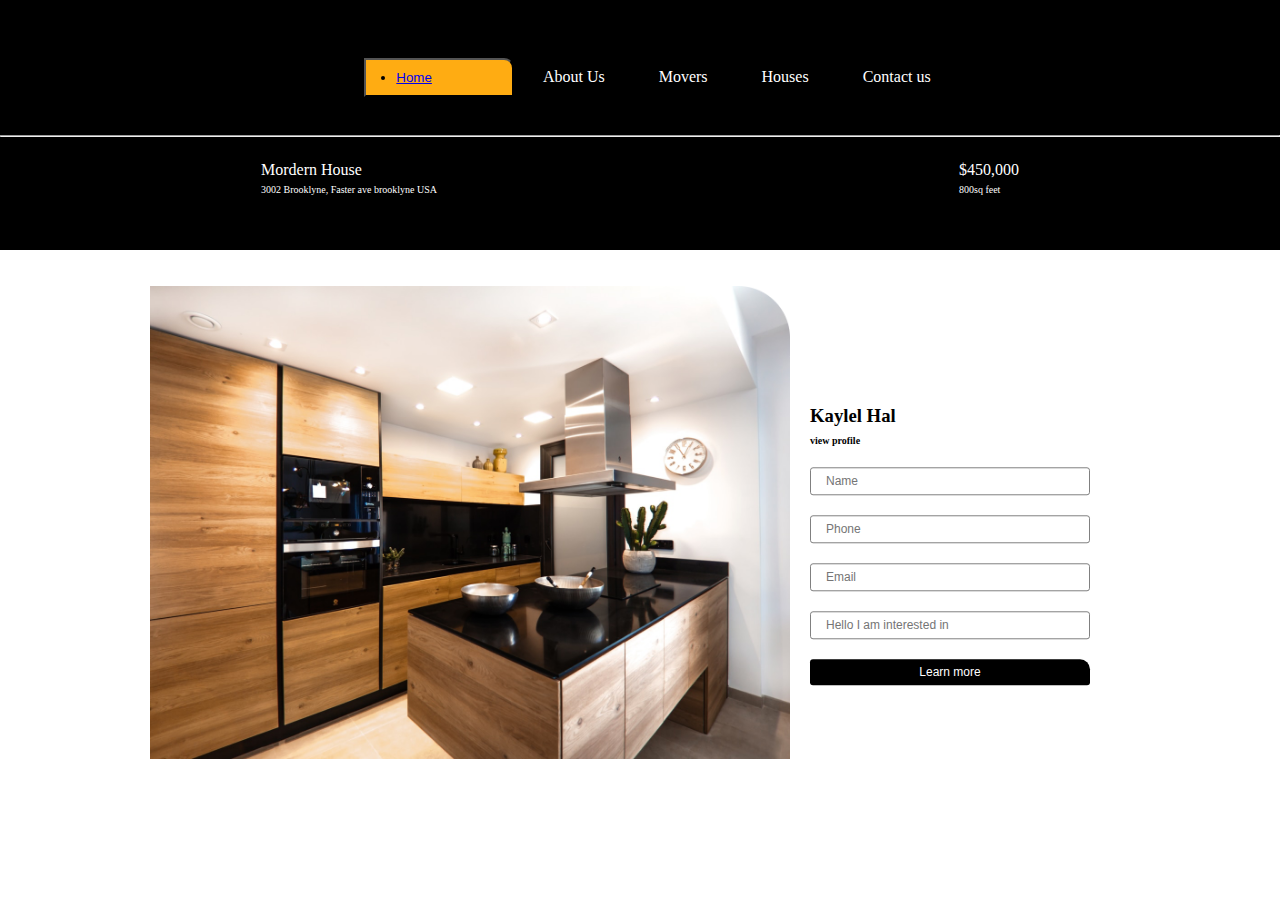
==== movers.html @ ec468f02 "Put the first image of the page, design a form and style them using CSS to fit the right propotions" ====
<!DOCTYPE html>
<html lang="en">
<head>
    <meta charset="UTF-8">
    <meta http-equiv="X-UA-Compatible" content="IE=edge">
    <meta name="viewport" content="width=device-width, initial-scale=1.0">
    <title>Movers</title>
    <link rel="stylesheet" href="Assets/CSSfiles/name.css">
    <link rel="stylesheet" href="https://fonts.sandbox.google.com/css2?family=Material+Symbols+Outlined:opsz,wght,FILL,GRAD@48,400,0,0" />
    <link rel="stylesheet" type="text/css" href="https://cdnjs.cloudflare.com/ajax/libs/font-awesome/6.1.1/css/all.min.css">
    <style>
     img{
         max-width:100%
        }
    </style>
</head>
<body>
    <!--Header-->
<section id="ariyo">
    <div class="navibar">
        <nav>
            <ul>
                <button class="buttono"><li><a href="index.html" target="_blank">Home</a></li></button>
                <li><a>About Us</a></li>
                <li><a>Movers</a></li>
                <li><a>Houses</a></li>
                <li><a>Contact us</a></li>
            </ul>
        </nav>

    </div>
    <hr>
    <div class="adek">

     <div class="headcont">
          <p>Mordern House <br><span style="font-size:10px;">3002  Brooklyne, Faster ave brooklyne USA</span></p>
     </div>
     <div class="headcontin">
         <p>$450,000 <br><span style="font-size: 10px;">800sq feet</span></p>
     </div>

    </div>


</section>
<br> <br>

    <!--Main content-->
    <section id="abich">
        <div class="shoe">
            <div class="noo">
                <img src="Assets/Images/image9.png" alt="">
            </div>

            <div class="formwrap">
                <form>
                    <h3>Kaylel Hal <br><span style="font-size: 10px;"> view  profile</span></h3>
                    <input type="text" placeholder="Name">
                    <input type="text" placeholder="Phone">
                    <input type="text" placeholder="Email">
                    <input type="text" placeholder="Hello I am interested in">
                    <input type="button" value="Learn more">
                </form>
            </div>
        </div>

    </section>


    <!--Footer-->

</body>
</html>
---- Assets/CSSfiles/name.css ----
/* Styling for movers.html*/
@import url('https://fonts.googleapis.com/css2?family=Poppins:wght@300&display=swap');
@import url('https://fonts.googleapis.com/css2?family=Actor&display=swap');
@import url('https://fonts.googleapis.com/css2?family=Adamina&display=swap');


<style>
.material-symbols-outlined {
  font-variation-settings:
  'FILL' 0,
  'wght' 400,
  'GRAD' 0,
  'opsz' 48
}
</style>


*{  
    margin: 0;
    padding: 0;
    box-sizing: border-box;
    
}

body{
    margin: 0;
    padding: 0;
}

#ariyo{
    width: 100%;
    height: 250px;
    background-color: black;
}


nav{
    display: flex;
    justify-content:space-evenly;
    align-items: center;
 }

 nav ul{
     margin-top: 43px;
 }


nav >ul >li{
    text-decoration: none;
    display: inline-block;
    padding: 25px;
    color: white;
   
}
.adek{
    color: white;
    display: flex;
    justify-content: space-around;
    align-items: center;
}

 hr{
  height: 0.02em;  
  bac
}
button{
    background-color: #FFAC12;
    
}
.buttono{
    border-top-right-radius: 10px; 
    border-bottom-left-radius: 0px;
    border-bottom-right-radius: 0px;
    border-top-left-radius: 0px;
    border-color: black;
    padding-right: 80px;
    padding-left: 30px;
    padding-top: 10px;
    padding-bottom: 10px;
    color: black;
    text-decoration: none;
    
}
.buttono:hover{
    color: #FAFF00;
    background-color: aquamarine;
}

#abich .shoe{
    display: flex;
    
}

#abich  .shoe .formwrap{
    width: 320px;
    background-color: white;
    padding: 40px 20px;
    box-sizing: border-box;
    position: absolute ;
    left: 950px;
    top: 50%;
    transform: translate(-50%, -50%);
    border-radius: 10px;
    
    
}
}
h3{
    text-align:center;
    font-family:"Actor";
    margin-bottom: 20px;
}
input{
    width: 100%;
    background: none;
    border: 1px solid grey;
    border-radius: 3px;
    padding: 6px 15px;
    box-sizing: border-box;
    margin-bottom: 20px;
    font-size: 12px;

}

input[type="button"]{
background-color: black;
border-top-right-radius: 10px;
color: white;
border: 0;
cursor: pointer;

}

input[type="button"]:hover{
    background-color: aquamarine;
    color: #FAFF00;

}
#abich{
    position: relative;
    display: flex;
    justify-content: space-between;
    align-items: center;
    flex-wrap: wrap;
    flex-direction: column;
    width: 100%;

}
#abich .shoe .noo{
    height: 520px;
    width: 704px;
    padding-left:150px ;
}
#abich .shoe .noo, .formwrap{
    width: 50%;
}
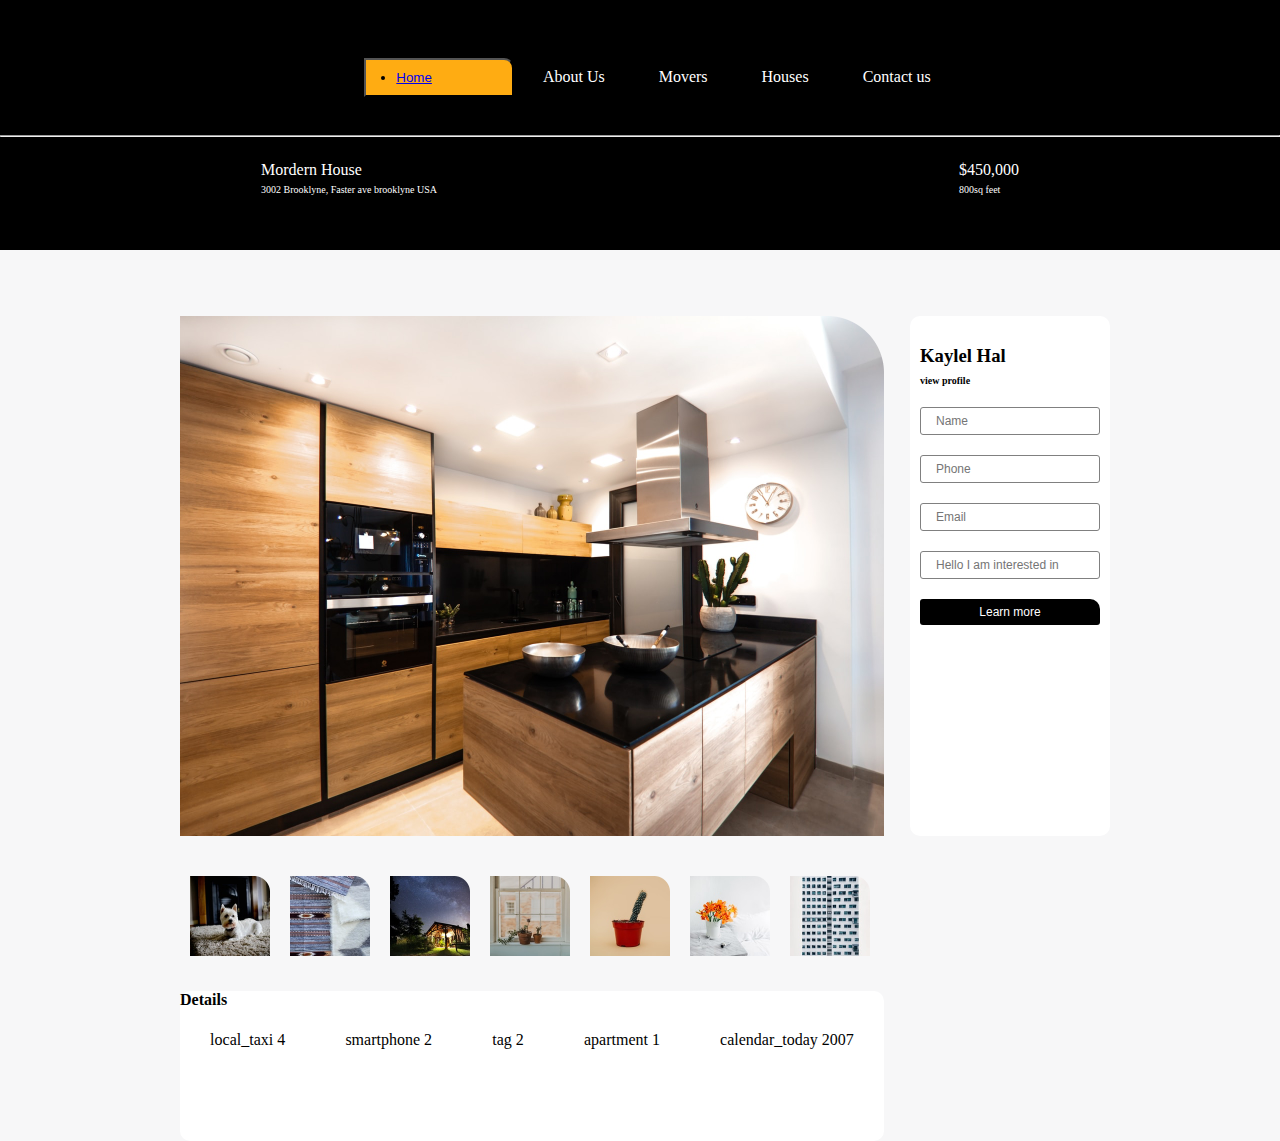
==== commit 0c14a6d7: "Align the first section and add the details section. It will aligned based on the style given" ====
--- a/movers.html
+++ b/movers.html
@@ -12,6 +12,7 @@
      img{
          max-width:100%
         }
+    
     </style>
 </head>
 <body>
@@ -66,6 +67,54 @@
 
     </section>
 
+    <div class="flex-container">
+        <div><img src="Assets/Images/image10.png"></div>
+        <div><img src="Assets/Images/image11.png"></div>
+        <div><img src="Assets/Images/image12.png"></div>
+        <div><img src="Assets/Images/image13.png"></div>
+        <div><img src="Assets/Images/image14.png"></div>
+        <div><img src="Assets/Images/image15.png"></div>
+        <div><img src="Assets/Images/image16.png"></div>
+
+    </div>
+
+    <div class="can">
+            <h4> Details</h4>
+        
+        <div class="card_inf">
+            <div>
+                <span class="material-symbols-outlined">
+                    local_taxi
+                </span>4
+            </div>
+
+            <div>
+                <span class="material-symbols-outlined">
+                    smartphone
+                </span>2
+            </div>
+            <div>
+                <span class="material-symbols-outlined">
+                    tag
+                </span>2
+            </div>
+
+            <div>
+                <span class="material-symbols-outlined">
+                    apartment
+                </span>1
+            </div>
+            <div>
+                <span class="material-symbols-outlined">
+                 calendar_today
+                </span>2007
+            </div>
+            
+
+
+                
+
+    </div>
 
     <!--Footer-->
 
--- a/Assets/CSSfiles/name.css
+++ b/Assets/CSSfiles/name.css
@@ -25,6 +25,7 @@
 body{
     margin: 0;
     padding: 0;
+    background-color:rgba(150,159, 165, 0.08); 
 }
 
 #ariyo{
@@ -61,7 +62,7 @@
 
  hr{
   height: 0.02em;  
-  bac
+  
 }
 button{
     background-color: #FFAC12;
@@ -85,22 +86,35 @@
     color: #FAFF00;
     background-color: aquamarine;
 }
+#abich{
+    justify-content: right;
+    align-items: center;
+    height: 520px;
+    margin-top: 30px;
+    margin-bottom: 30px;
+    
+    
+}
 
 #abich .shoe{
     display: flex;
     
-}
-
-#abich  .shoe .formwrap{
-    width: 320px;
+    
+}
+
+
+#abich  .shoe .formwrap {
+    width: 200px;
     background-color: white;
-    padding: 40px 20px;
+    padding: 10px 10px;
     box-sizing: border-box;
-    position: absolute ;
-    left: 950px;
-    top: 50%;
-    transform: translate(-50%, -50%);
+    position:absolute;
     border-radius: 10px;
+    height: 520px;
+    display: flex;
+    right: 170px; 
+
+    
     
     
 }
@@ -138,8 +152,8 @@
 }
 #abich{
     position: relative;
-    display: flex;
-    justify-content: space-between;
+    display: inline-block;
+    justify-content: center;
     align-items: center;
     flex-wrap: wrap;
     flex-direction: column;
@@ -149,8 +163,74 @@
 #abich .shoe .noo{
     height: 520px;
     width: 704px;
-    padding-left:150px ;
-}
-#abich .shoe .noo, .formwrap{
-    width: 50%;
-}
+
+}
+
+#abich .shoe .noo{
+padding-left:  180px;
+}
+
+#abich > .shoe > .noo{
+    align-items: flex-start;
+}
+
+    
+}
+#abich > .shoe > .formwrap{
+    width:30% ;
+}
+
+
+
+.flex-container {
+    display: flex;
+    flex-direction: row;
+    padding-left: 180px;
+    
+}
+.flex-container div{
+    padding: 10px;
+}
+.flex-container div img{
+    height:80px ;
+    width: 80px;
+}
+
+.can{
+    width: 704px;
+    height: 150px;
+    border-color:white;
+    border-radius:10px;
+    margin-left: 180px;
+    border-color: white;
+    background-color: white;
+    
+}
+
+
+
+
+
+
+.can .card_inf {
+    display:flex;
+    flex-direction:row;
+    justify-content: space-around;
+    align-items: center;
+}
+
+}
+ .card_inf{
+    line-height: 1.5;
+    padding: 10px;
+    display: flex;
+    flex-direction: row;
+    justify-content: space-between;
+    align-items: center;
+    background: white
+    border-bottom: 3px;
+    border-color: gray
+    width: 704px;
+    padding-left: 180px
+    
+}
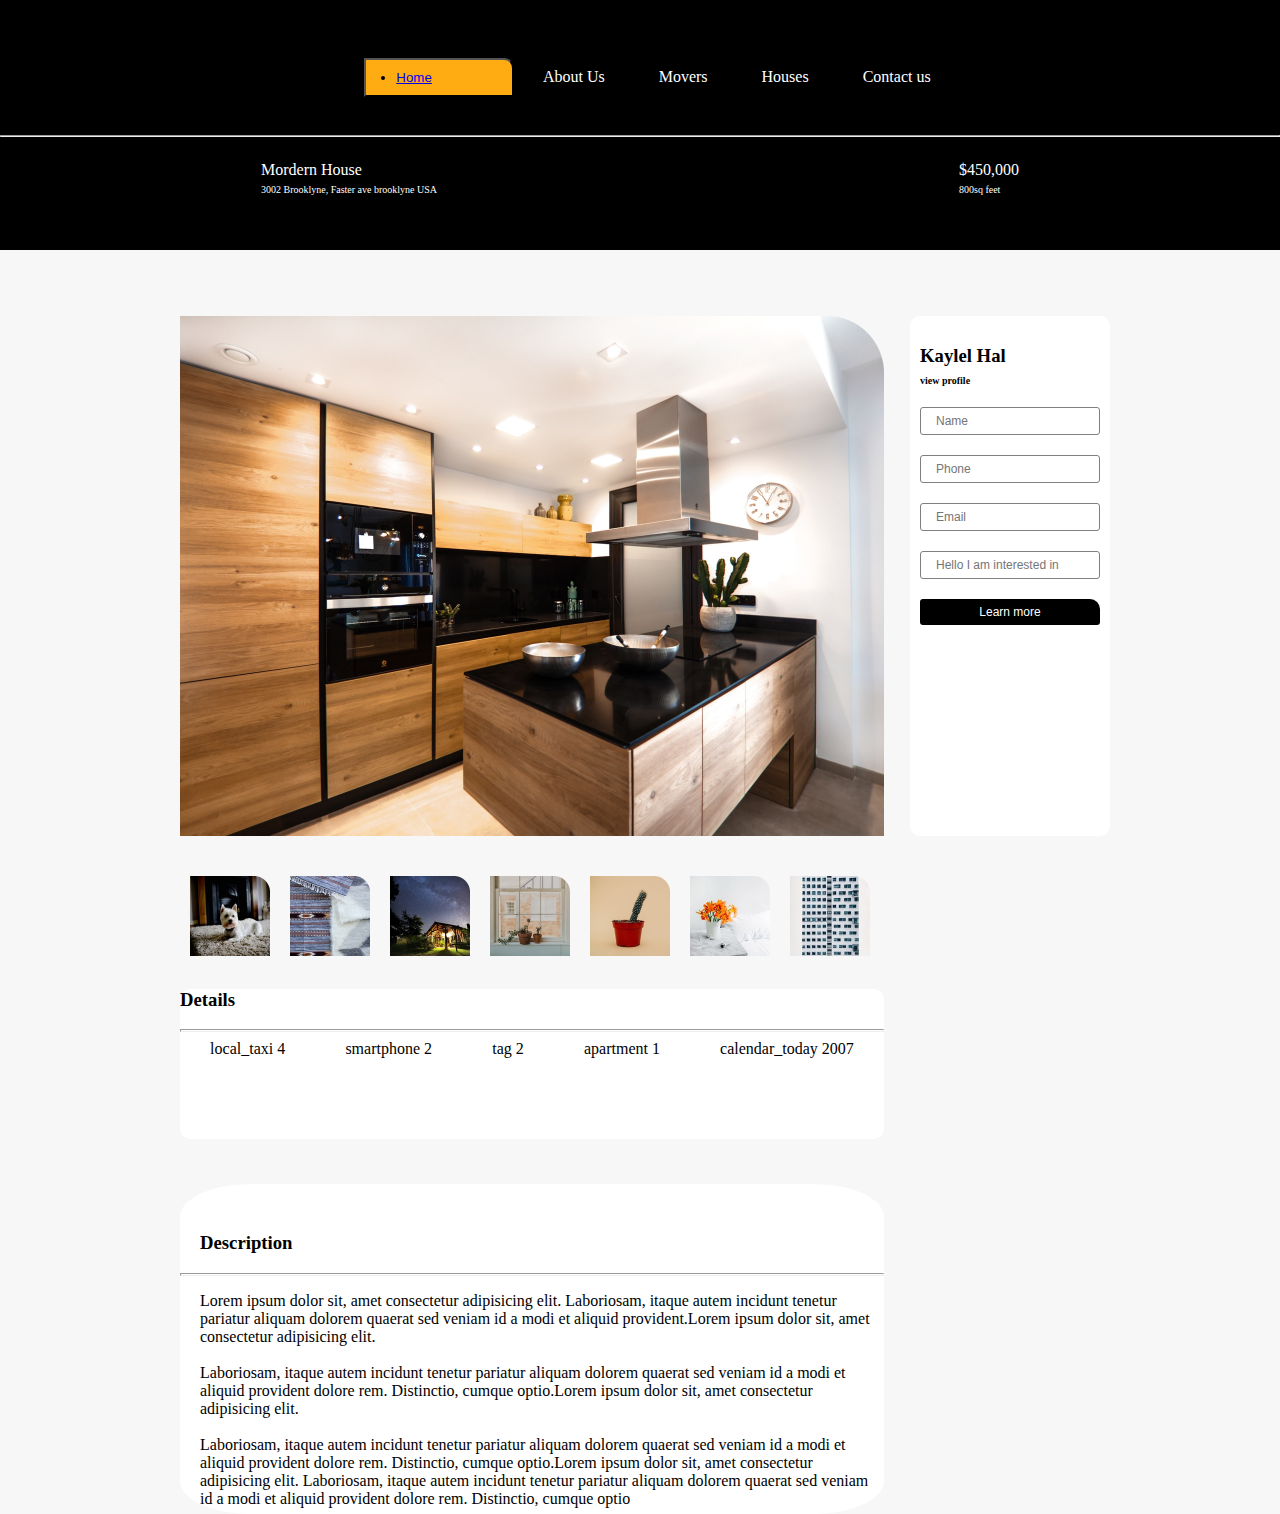
==== commit 870cc926: "Add the description section and the paragraph in one division then style" ====
--- a/movers.html
+++ b/movers.html
@@ -79,7 +79,8 @@
     </div>
 
     <div class="can">
-            <h4> Details</h4>
+            <h3> Details</h3>
+            <hr>
         
         <div class="card_inf">
             <div>
@@ -116,6 +117,15 @@
 
     </div>
 
+<br><br><br><br><br><br><br>
+
+    <div class="leo">
+        <h3>Description</h3>
+        <hr>
+        <p>Lorem ipsum dolor sit, amet consectetur adipisicing elit. Laboriosam, itaque autem incidunt tenetur pariatur aliquam dolorem quaerat sed veniam id a modi et aliquid provident.Lorem ipsum dolor sit, amet consectetur adipisicing elit.<br><br>Laboriosam, itaque autem incidunt tenetur pariatur aliquam dolorem quaerat sed veniam id a modi et aliquid provident dolore rem. Distinctio, cumque optio.Lorem ipsum dolor sit, amet consectetur adipisicing elit.<br><br> Laboriosam, itaque autem incidunt tenetur pariatur aliquam dolorem quaerat sed veniam id a modi et aliquid provident dolore rem. Distinctio, cumque optio.Lorem ipsum dolor sit, amet consectetur adipisicing elit. Laboriosam, itaque autem incidunt tenetur pariatur aliquam dolorem quaerat sed veniam id a modi et aliquid provident dolore rem. Distinctio, cumque optio</p>
+
+    </div>
+
     <!--Footer-->
 
 </body>
--- a/Assets/CSSfiles/name.css
+++ b/Assets/CSSfiles/name.css
@@ -202,14 +202,9 @@
     border-color:white;
     border-radius:10px;
     margin-left: 180px;
-    border-color: white;
     background-color: white;
     
 }
-
-
-
-
 
 
 .can .card_inf {
@@ -234,3 +229,17 @@
     padding-left: 180px
     
 }
+.leo{
+    width: 704px;
+    height: 300px;
+    padding-top: 30px;
+    background-color: white;
+    border-radius: 10%;
+}
+
+.leo h3{
+    padding-left: 20px;
+}
+.leo p{
+    padding-left: 20px;
+}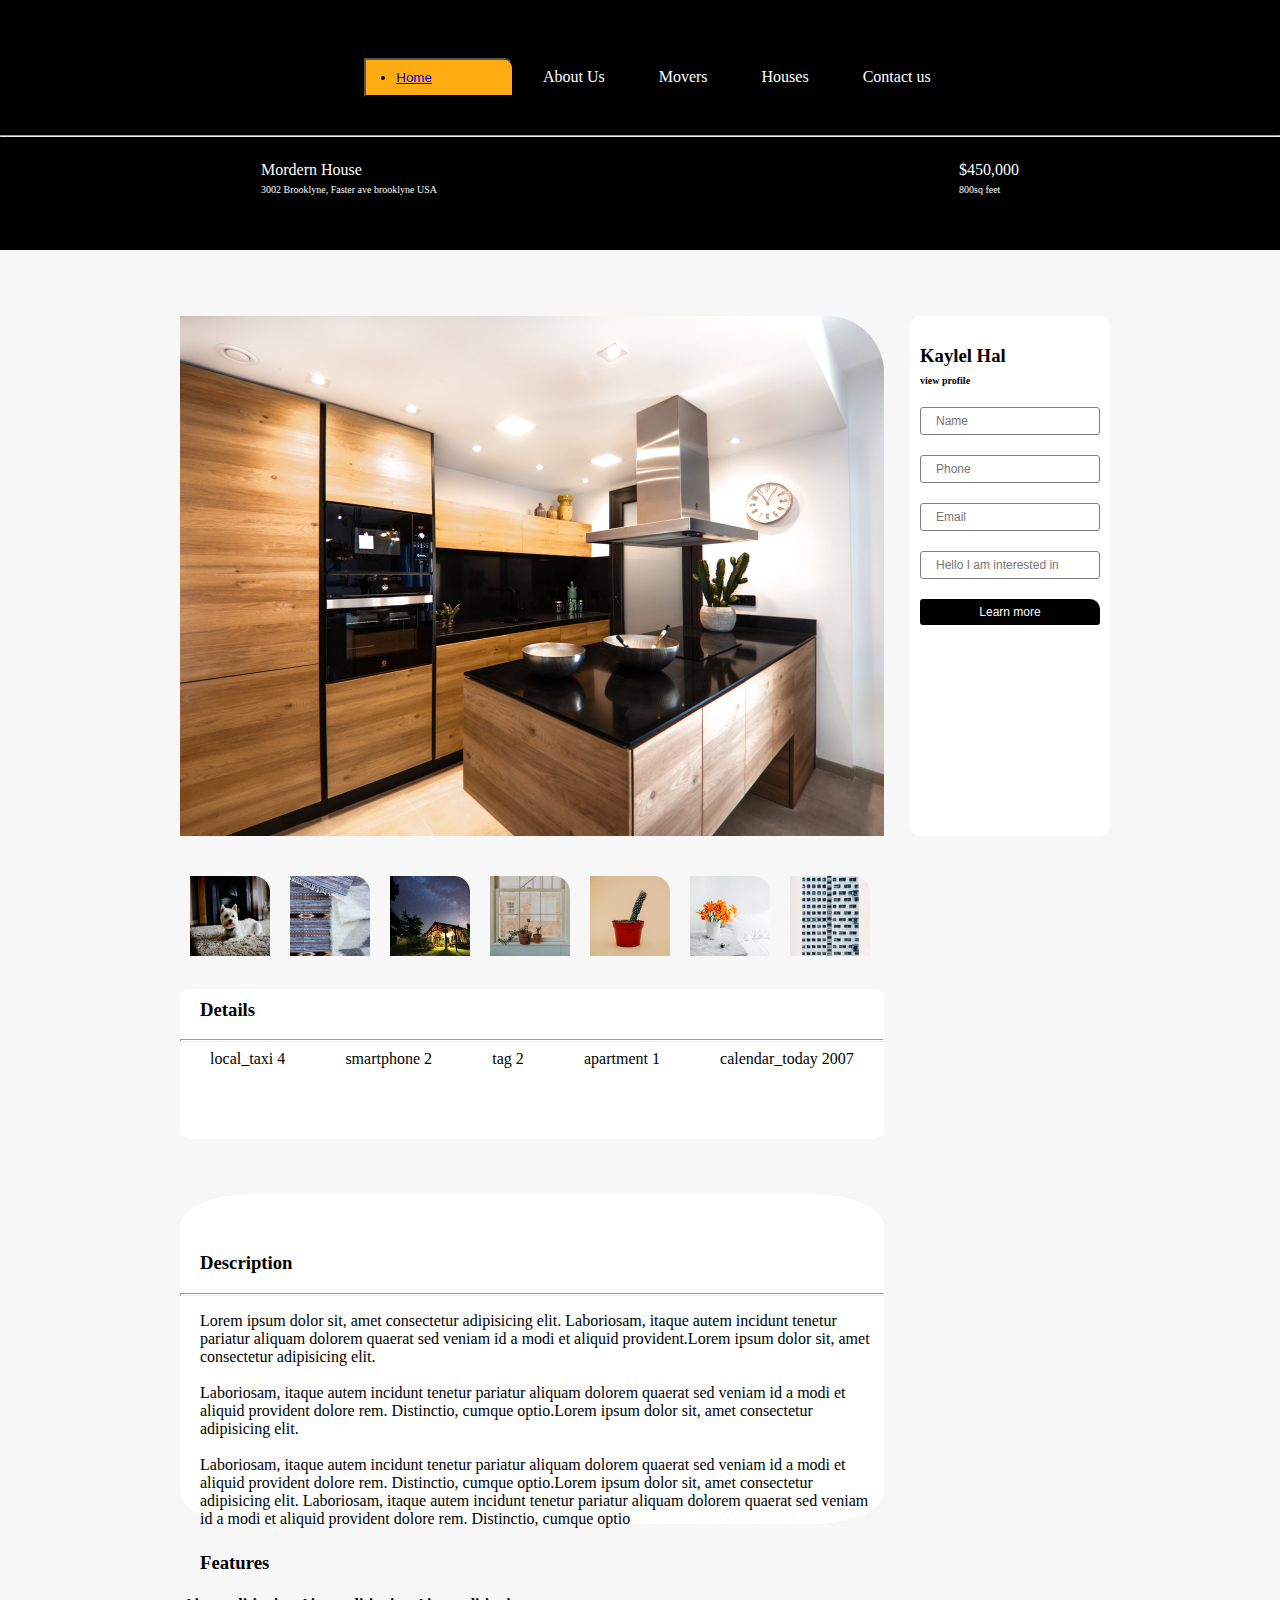
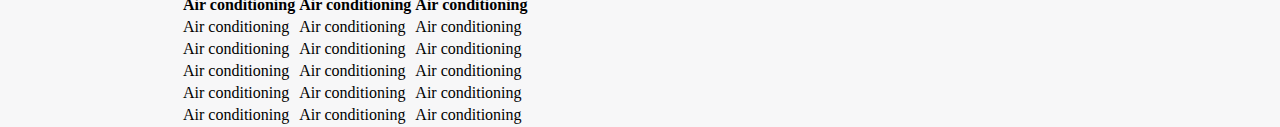
==== commit a5ee4dea: "Add another div with a head and table" ====
--- a/movers.html
+++ b/movers.html
@@ -126,6 +126,46 @@
 
     </div>
 
+    <div class="kesho">
+        <h3>Features</h3>
+        <table>
+            <tr>
+                <th>Air conditioning</th>
+                <th>Air conditioning</th>
+                <th>Air conditioning</th>
+
+            </tr>
+            <tr>
+                <td>Air conditioning</td>
+                <td>Air conditioning</td>
+                <td>Air conditioning</td>
+            </tr>
+            <tr>
+                <td>Air conditioning</td>
+                <td>Air conditioning</td>
+                <td>Air conditioning</td>
+            </tr>
+            <tr>
+                <td>Air conditioning</td>
+                <td>Air conditioning</td>
+                <td>Air conditioning</td>
+            </tr>
+            <tr>
+                <td>Air conditioning</td>
+                <td>Air conditioning</td>
+                <td>Air conditioning</td>
+            </tr>
+            <tr>
+                <td>Air conditioning</td>
+                <td>Air conditioning</td>
+                <td>Air conditioning</td>
+            </tr>
+        
+        
+        </table>
+
+    </div>
+
     <!--Footer-->
 
 </body>
--- a/Assets/CSSfiles/name.css
+++ b/Assets/CSSfiles/name.css
@@ -205,7 +205,10 @@
     background-color: white;
     
 }
-
+.can h3{
+    padding-top: 10px;
+    padding-left: 20px;
+}
 
 .can .card_inf {
     display:flex;
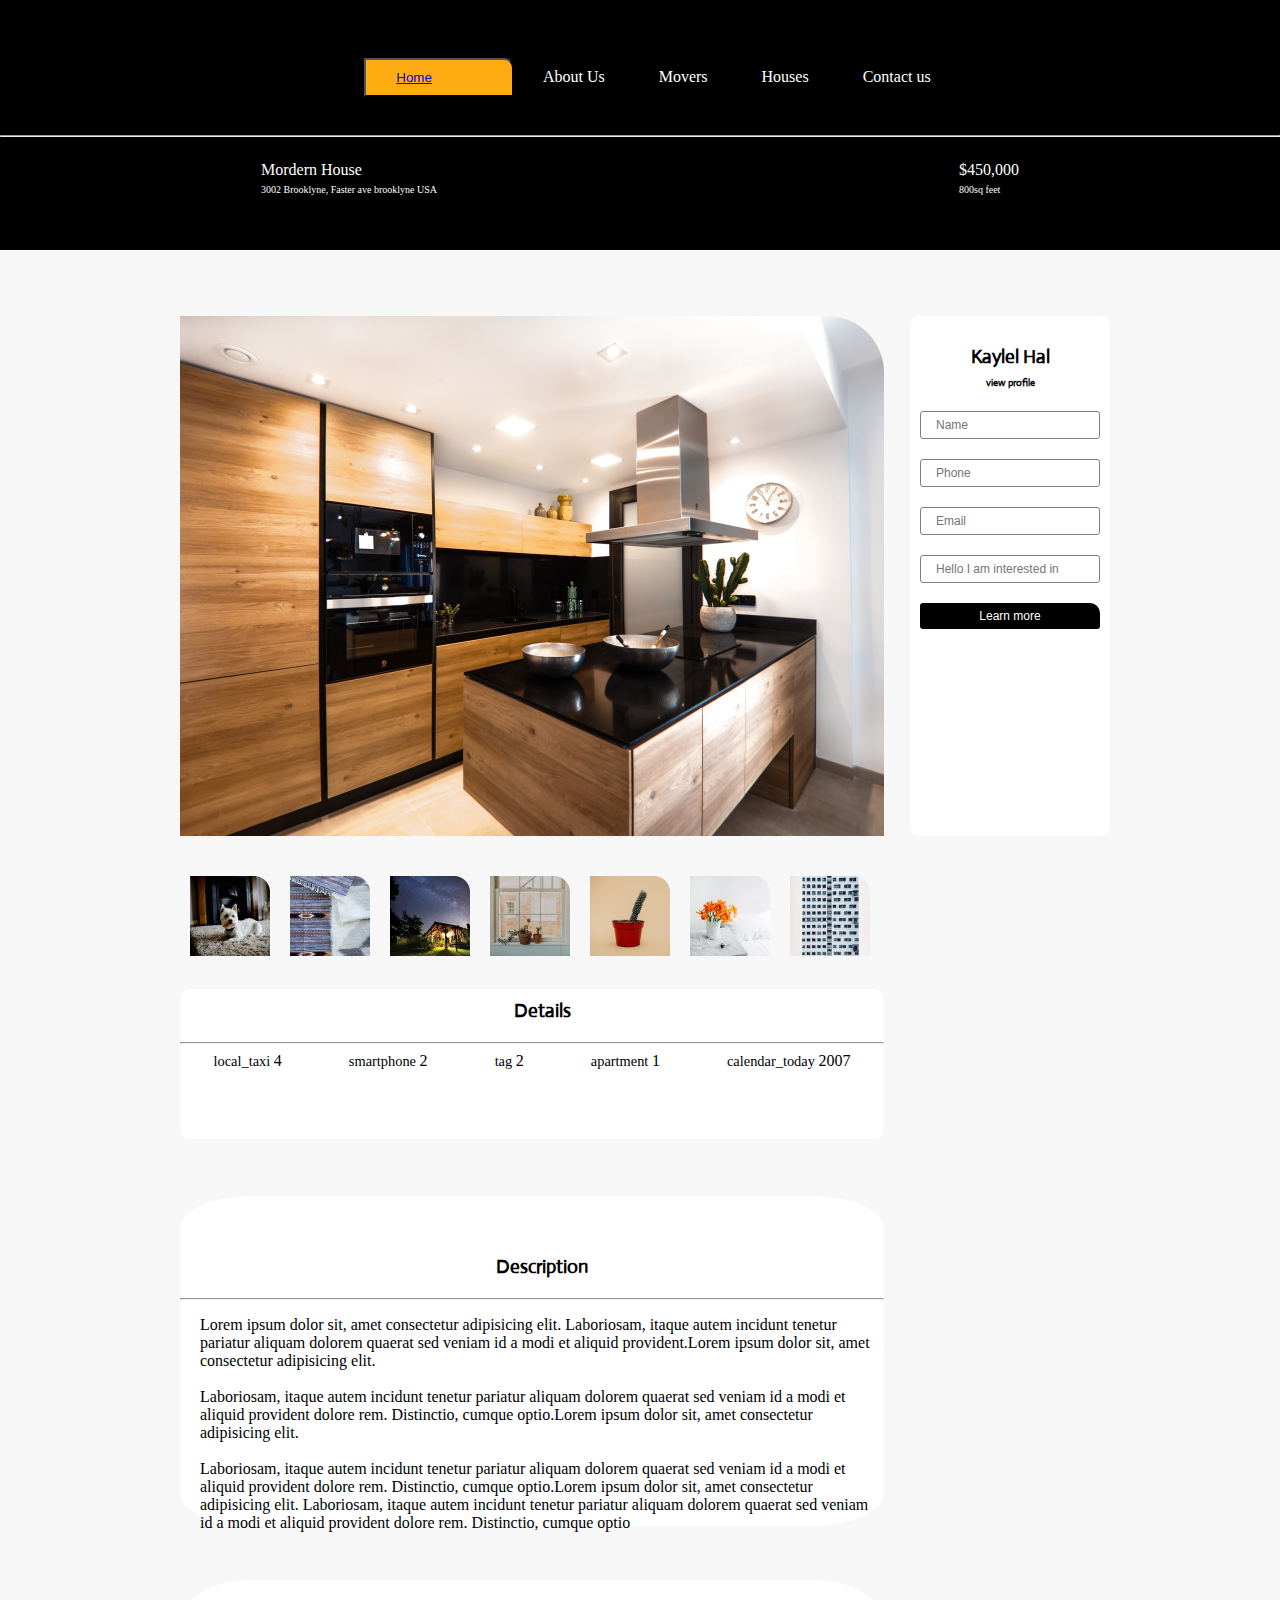
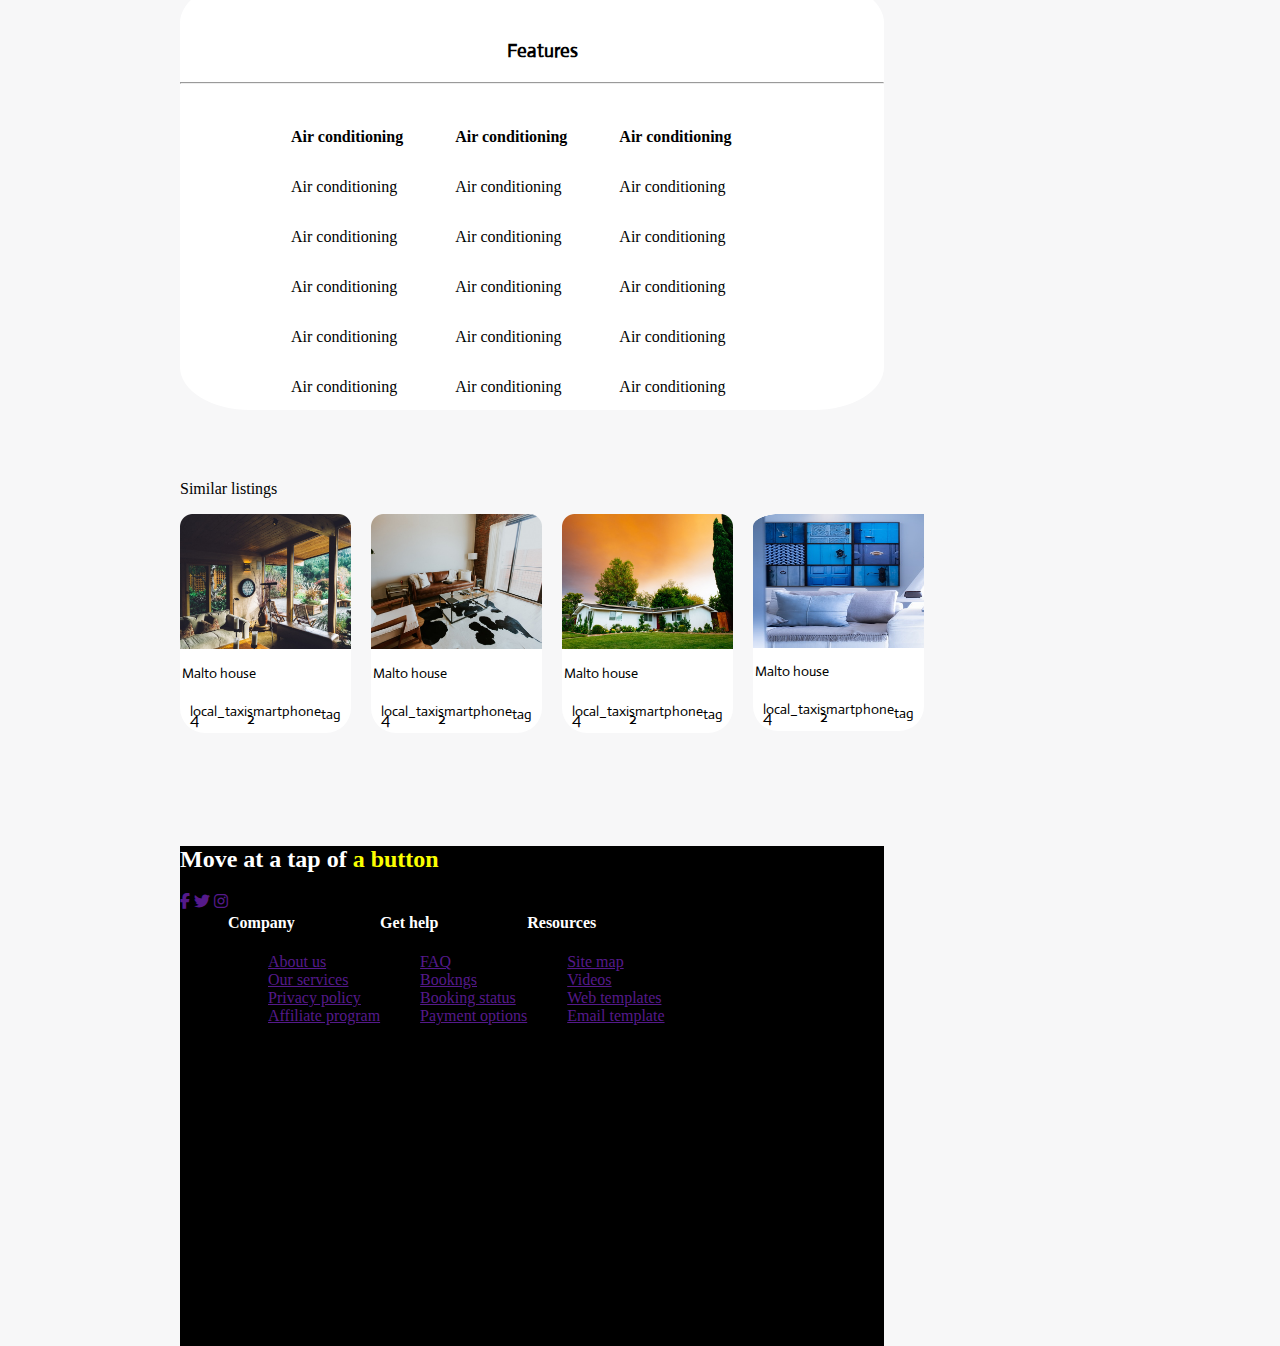
==== commit 3da69a6e: "Complete the similar listing section" ====
--- a/movers.html
+++ b/movers.html
@@ -126,13 +126,17 @@
 
     </div>
 
+    <br><br><br>
+
     <div class="kesho">
         <h3>Features</h3>
+        <hr>
         <table>
-            <tr>
+            
+            <tr>
+               <th>Air conditioning</th>
                 <th>Air conditioning</th>
                 <th>Air conditioning</th>
-                <th>Air conditioning</th>
 
             </tr>
             <tr>
@@ -161,12 +165,210 @@
                 <td>Air conditioning</td>
             </tr>
         
+            
+        </table>
+
+    </div>
+    <br><br><br>
+
+
+<section id="third">
+        <div class="two">
+            <p>Similar listings</p>
+        </div>
+    
+    <div class="cards">
+        <div class="card">
+            <img src="Assets/Images/image17.png" alt="" class="card_image">
+
+            <div class="card_content">
+                <p>Malto house</p>
+            </div>
+
+            <div class="card_info">
+                <div>
+                    <span class="material-symbols-outlined">
+                        local_taxi
+                    </span>4
+                </div>
+
+             <div>
+                    <span class="material-symbols-outlined">
+                        smartphone
+                    </span>2
+
+                </div>
+                    <span class="material-symbols-outlined">
+                        tag
+                    </span>
+
+                <div>
+
+                </div>
+
+            </div>
+
+        </div>
+        <div class="card">
+            <img src="Assets/Images/image18.png" alt="" class="card_image">
+
+            <div class="card_content">
+                <p>Malto house</p>
+            </div>
+
+            <div class="card_info">
+                <div>
+                    <span class="material-symbols-outlined">
+                        local_taxi
+                    </span>4
+                </div>
+
+                <div>
+                    <span class="material-symbols-outlined">
+                        smartphone
+                    </span>2
+
+                </div>
+                    <span class="material-symbols-outlined">
+                        tag
+                    </span>
+
+                <div>
+
+                </div>
+
+            </div>
+
+        </div>
+        <div class="card">
+            <img src="Assets/Images/image19.png" alt="" class="card_image">
+
+            <div class="card_content">
+                <p>Malto house</p>
+            </div>
+
+            <div class="card_info">
+                <div>
+                    <span class="material-symbols-outlined">
+                        local_taxi
+                    </span>4
+                </div>
+
+                <div>
+                    <span class="material-symbols-outlined">
+                        smartphone
+                    </span>2
+
+                </div>
+                    <span class="material-symbols-outlined">
+                        tag
+                    </span>
+
+                <div>
+
+                </div>
+
+            </div>
+
+
+        </div>
+        <div class="card">
+            <img src="Assets/Images/image20.png" alt="" class="card_image" id="car">
+
+            <div class="card_content">
+                <p>Malto house</p>
+            </div>
+
+            <div class="card_info">
+                <div>
+                    <span class="material-symbols-outlined">
+                        local_taxi
+                    </span>4
+                </div>
+
+                <div>
+                    <span class="material-symbols-outlined">
+                        smartphone
+                    </span>2
+
+                </div>
+                    <span class="material-symbols-outlined">
+                        tag
+                    </span>
+
+                <div>
+
+                </div>
+
+            </div>
+
+
+        </div>
+    </div>
+</section>    
+
+<br><br>
+
+    <!--Footer-->
+    <footer class="footer">
+        <div class="container">
+            <h2>Move at a tap of <span style="color: #FAFF00;">a button</span> </h2>
         
-        </table>
-
-    </div>
-
-    <!--Footer-->
+             <div class="row">
+
+                <div class="footer-col">
+                    <div class="social-links">
+                        <a href=""><i class="fab fa-facebook-f"></i></a>
+                        <a href=""><i class="fab fa-twitter"></i></a>
+                        <a href=""><i class="fab fa-instagram"></i></a>
+                    </div>
+
+                </div>
+
+
+                 <div class="footer-col">
+                     <h4>Company</h4>
+                     <ul>
+                         <li><a href="">About us</a></li>
+                         <li><a href="">Our services</a></li>
+                         <li><a href="">Privacy policy</a></li>
+                         <li><a href="">Affiliate program</a></li>
+                     </ul>
+
+                 </div>
+
+
+                 <div class="footer-col">
+                    <h4>Get help</h4>
+                    <ul>
+                        <li><a href="">FAQ</a></li>
+                        <li><a href="">Bookngs</a></li>
+                        <li><a href="">Booking status</a></li>
+                        <li><a href="">Payment options</a></li>
+                    </ul>
+
+                </div>
+
+
+                <div class="footer-col">
+                    <h4>Resources</h4>
+                    <ul>
+                        <li><a href="">Site map</a></li>
+                        <li><a href="">Videos</a></li>
+                        <li><a href="">Web templates</a></li>
+                        <li><a href="">Email template</a></li>
+                          
+                    </ul>
+
+                </div>
+                
+                
+
+
+             </div>  
+        </div>
+    </footer>
+    
 
 </body>
 </html>--- a/Assets/CSSfiles/name.css
+++ b/Assets/CSSfiles/name.css
@@ -95,10 +95,10 @@
     
     
 }
+/* Main content*/
 
 #abich .shoe{
     display: flex;
-    
     
 }
 
@@ -113,12 +113,8 @@
     height: 520px;
     display: flex;
     right: 170px; 
-
-    
-    
-    
-}
-}
+}
+
 h3{
     text-align:center;
     font-family:"Actor";
@@ -245,4 +241,96 @@
 }
 .leo p{
     padding-left: 20px;
-}+}
+
+.kesho{
+    width: 704px;
+    height: 400px;
+    padding-top: 30px;
+    background-color: white;
+    border-radius: 10%;
+}
+
+.kesho h3{
+    padding-left: 20px;
+}
+.kesho table{
+    padding-top: 5px;
+}
+table{
+    border: 2px white;
+    padding: 60px;
+    border-spacing: 50px 30px;
+}
+
+#third .cards{
+    margin:0 auto;
+    width: 100%;
+    height: 266px;
+    display:flex;
+    grid-template-columns: repeat(3, 1fr);
+    gap: 20px;
+    font-family: "Actor";
+    margin-top: 10px;
+    margin-bottom:10px;
+    padding-right:150px;
+    
+}
+.card_content{
+    line-height: 1.0;
+    font-size: 0.9em;
+    padding:2px;
+    background: white;
+}
+
+.card_info{
+    line-height: 0.5;
+    padding: 10px;
+    display: flex;
+    justify-content:space-around;
+    align-items: center;
+    background: white;
+    border-bottom: 3px;
+    border-color: gray;
+    border-bottom-left-radius:  25px;
+    border-bottom-right-radius: 25px;
+}
+.material-symbols-outlined{
+    font-size: 0.9em;
+}
+.card_image{
+    width: 366px;
+    height:auto;
+    display: block;
+}
+#car{
+    width:366px;
+    height:134px;
+}
+
+
+
+ /* Footer section */
+
+ .row{
+    display: flex;
+
+
+}
+ul{
+  list-style: none;
+  text-decoration: none;
+  color:white;
+}
+.container{
+  color: white;
+}
+
+.footer{
+      background-color: black;
+      width: 100%;
+      height: 500px;
+
+
+
+
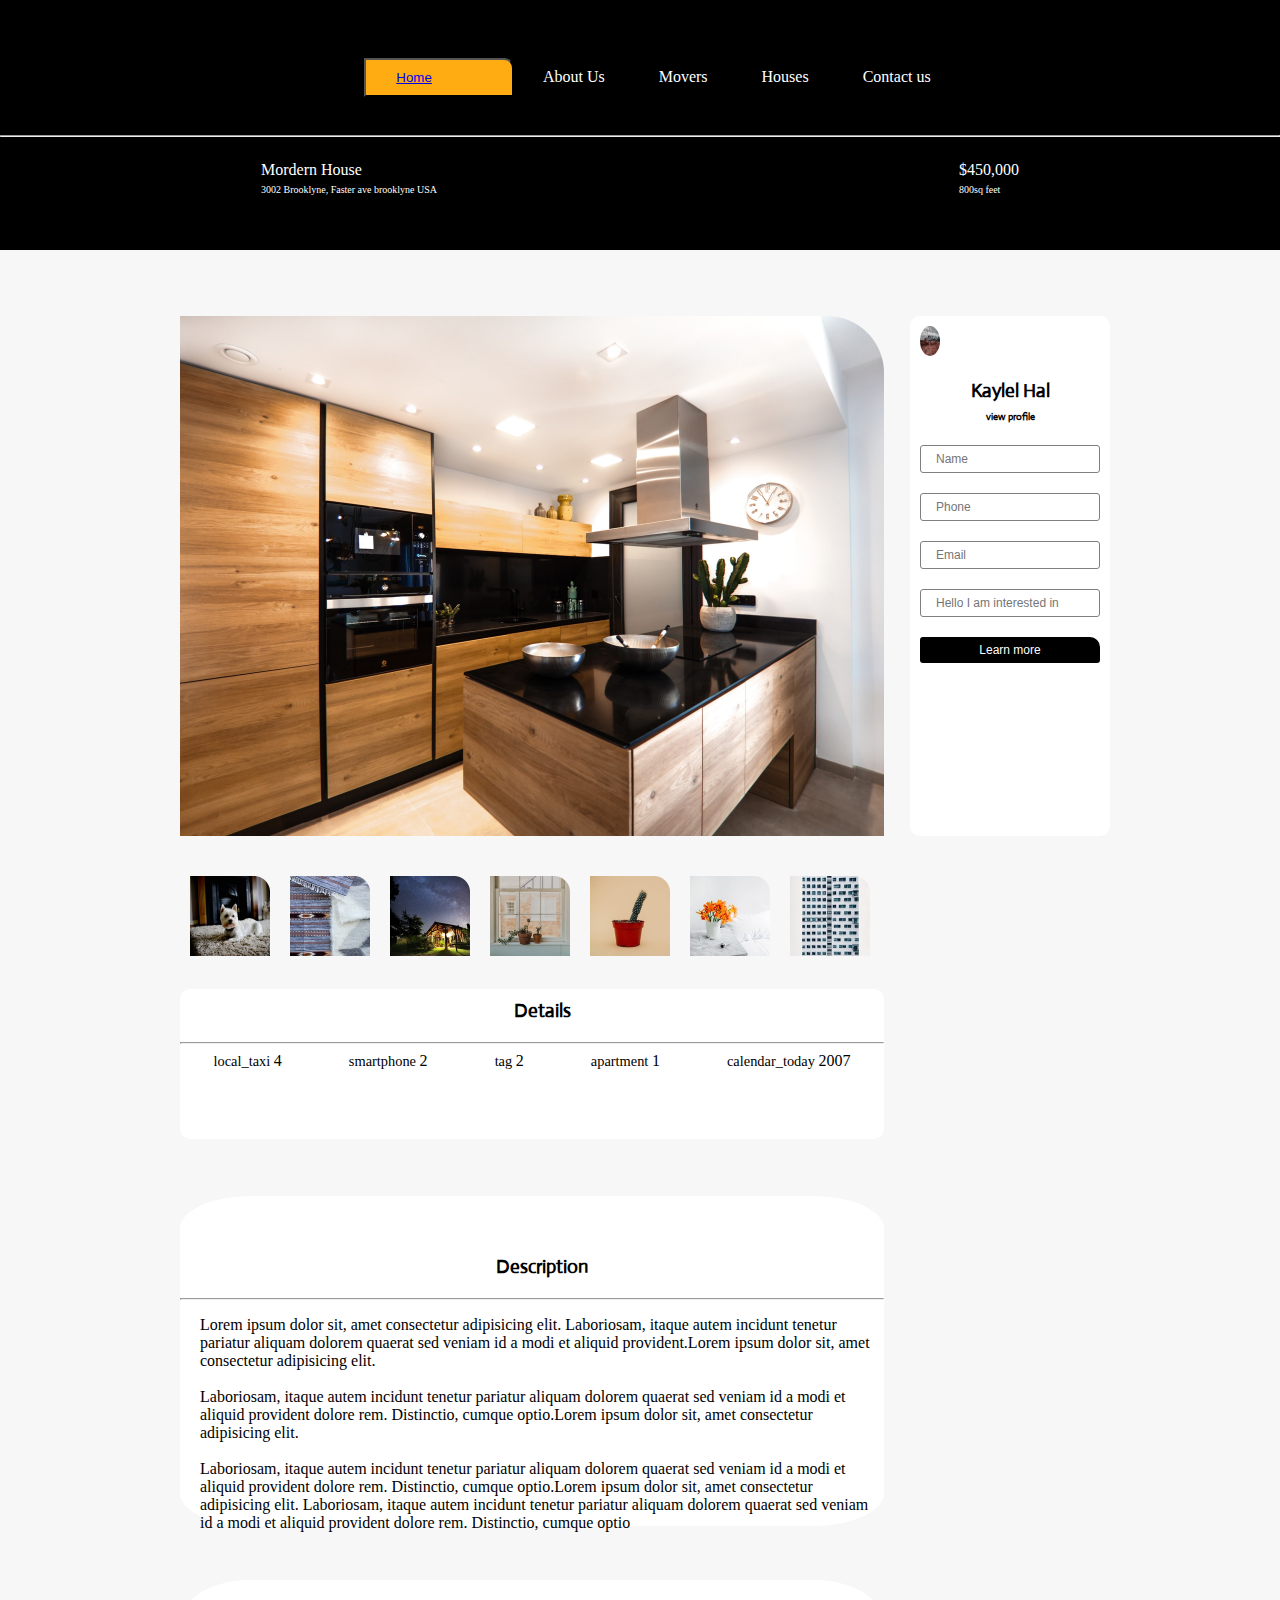
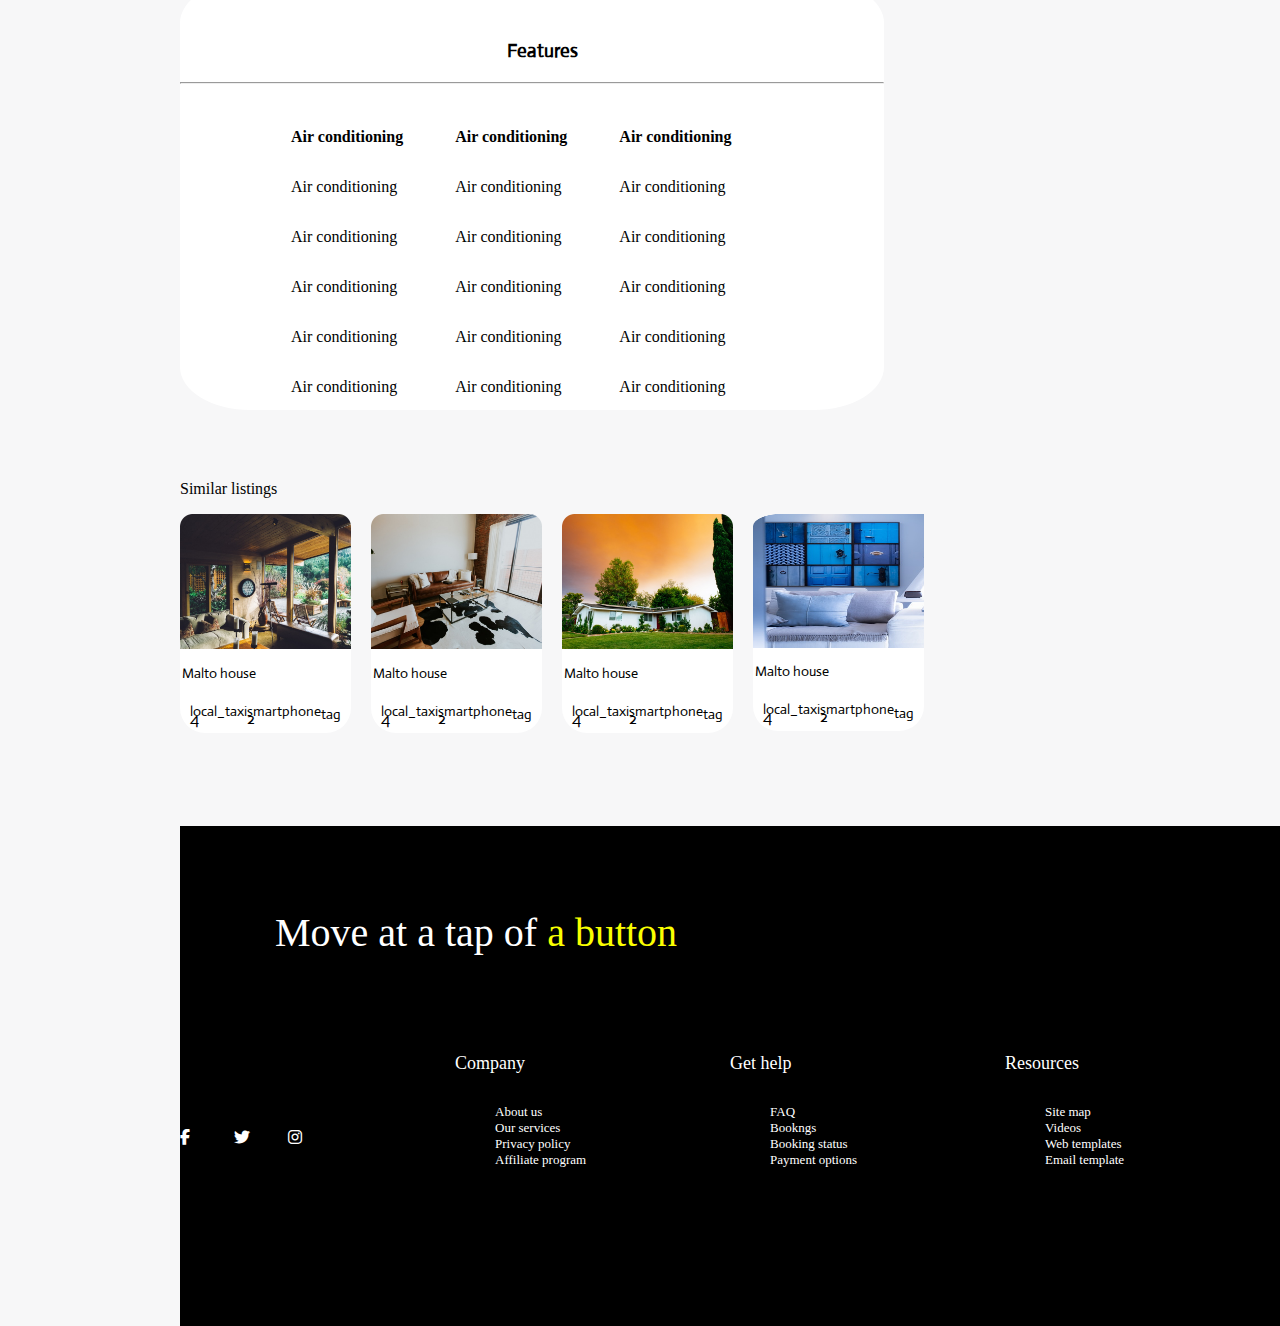
==== commit 482c1cdd: "Add a profile picture section to the form.It will enable a user to add their pictures" ====
--- a/movers.html
+++ b/movers.html
@@ -55,6 +55,7 @@
 
             <div class="formwrap">
                 <form>
+                    <img src="Assets/Images/image7.png" alt="" style="border-radius: 50%; height: 30px;width: 20px;">
                     <h3>Kaylel Hal <br><span style="font-size: 10px;"> view  profile</span></h3>
                     <input type="text" placeholder="Name">
                     <input type="text" placeholder="Phone">
--- a/Assets/CSSfiles/name.css
+++ b/Assets/CSSfiles/name.css
@@ -26,6 +26,8 @@
     margin: 0;
     padding: 0;
     background-color:rgba(150,159, 165, 0.08); 
+    width: 100%;
+    
 }
 
 #ariyo{
@@ -330,7 +332,58 @@
       background-color: black;
       width: 100%;
       height: 500px;
-
-
-
-
+     
+}
+.footer-col{
+  width:25%;
+}
+.footer h2{
+  padding-left: 95px;
+  padding-top: 50px;
+  padding-bottom: 40px;
+  font-size: 40px;
+  font-weight: 300;
+}
+.footer-col h4{
+  font-size: 18px;
+  color: white;
+  margin-bottom: 30px;
+  font-weight: 500;
+  width: 25%;
+}
+
+
+.footer-col ul li a{
+  color: white;
+  text-decoration: none;
+  font-size: small;
+  display: block;
+  transition: all 0.3s ease;
+  padding-right:100px;
+  
+}
+.footer-col ul li a:hover{
+  color: #FFAC12;
+  padding-left:4px;
+  
+}
+.footer-col .social-links a{
+  display: inline-block;
+  height: 40px;
+  width: 40px;
+  padding-top: 100px;
+  margin: 0 10px 10px 0;
+  color: white;
+       
+}
+.footer .container .row{
+ padding-left:0px;
+
+}
+.footer{
+  position:absolute;
+  width: 1100px;
+}
+
+
+
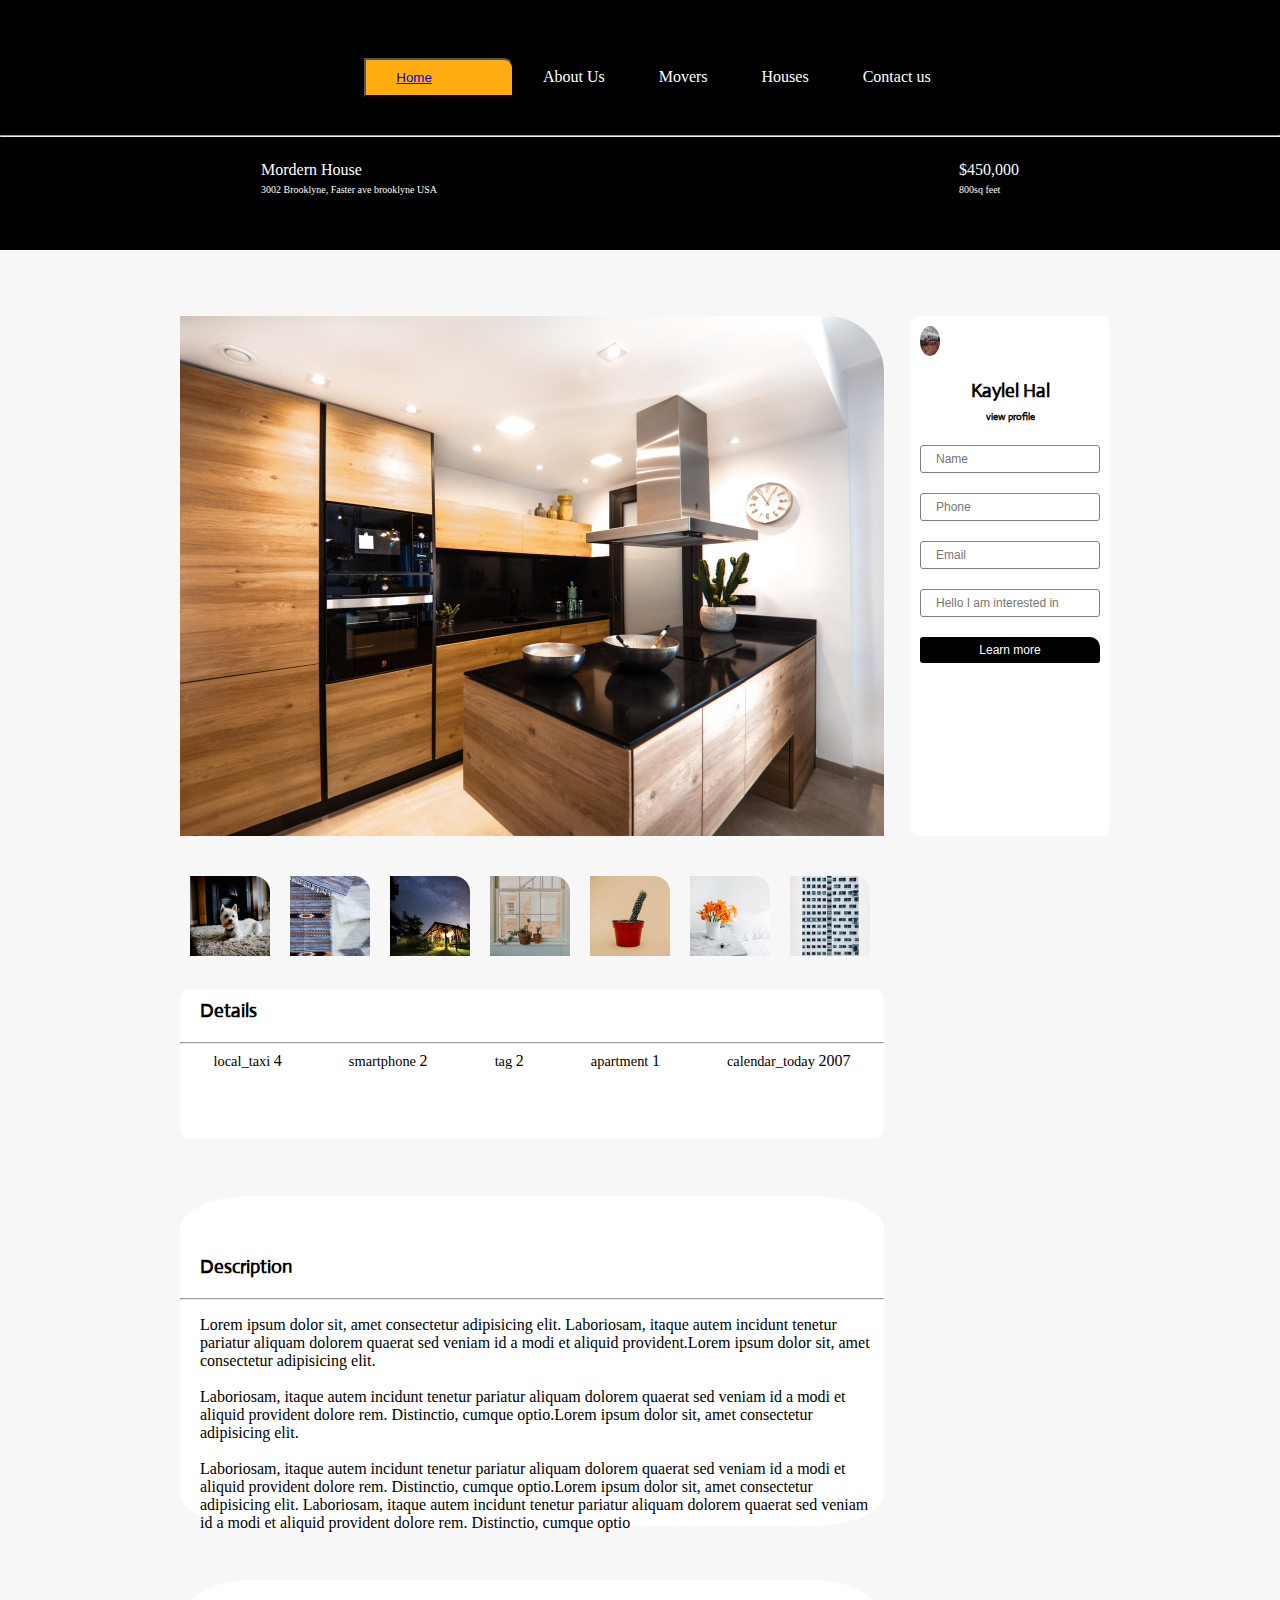
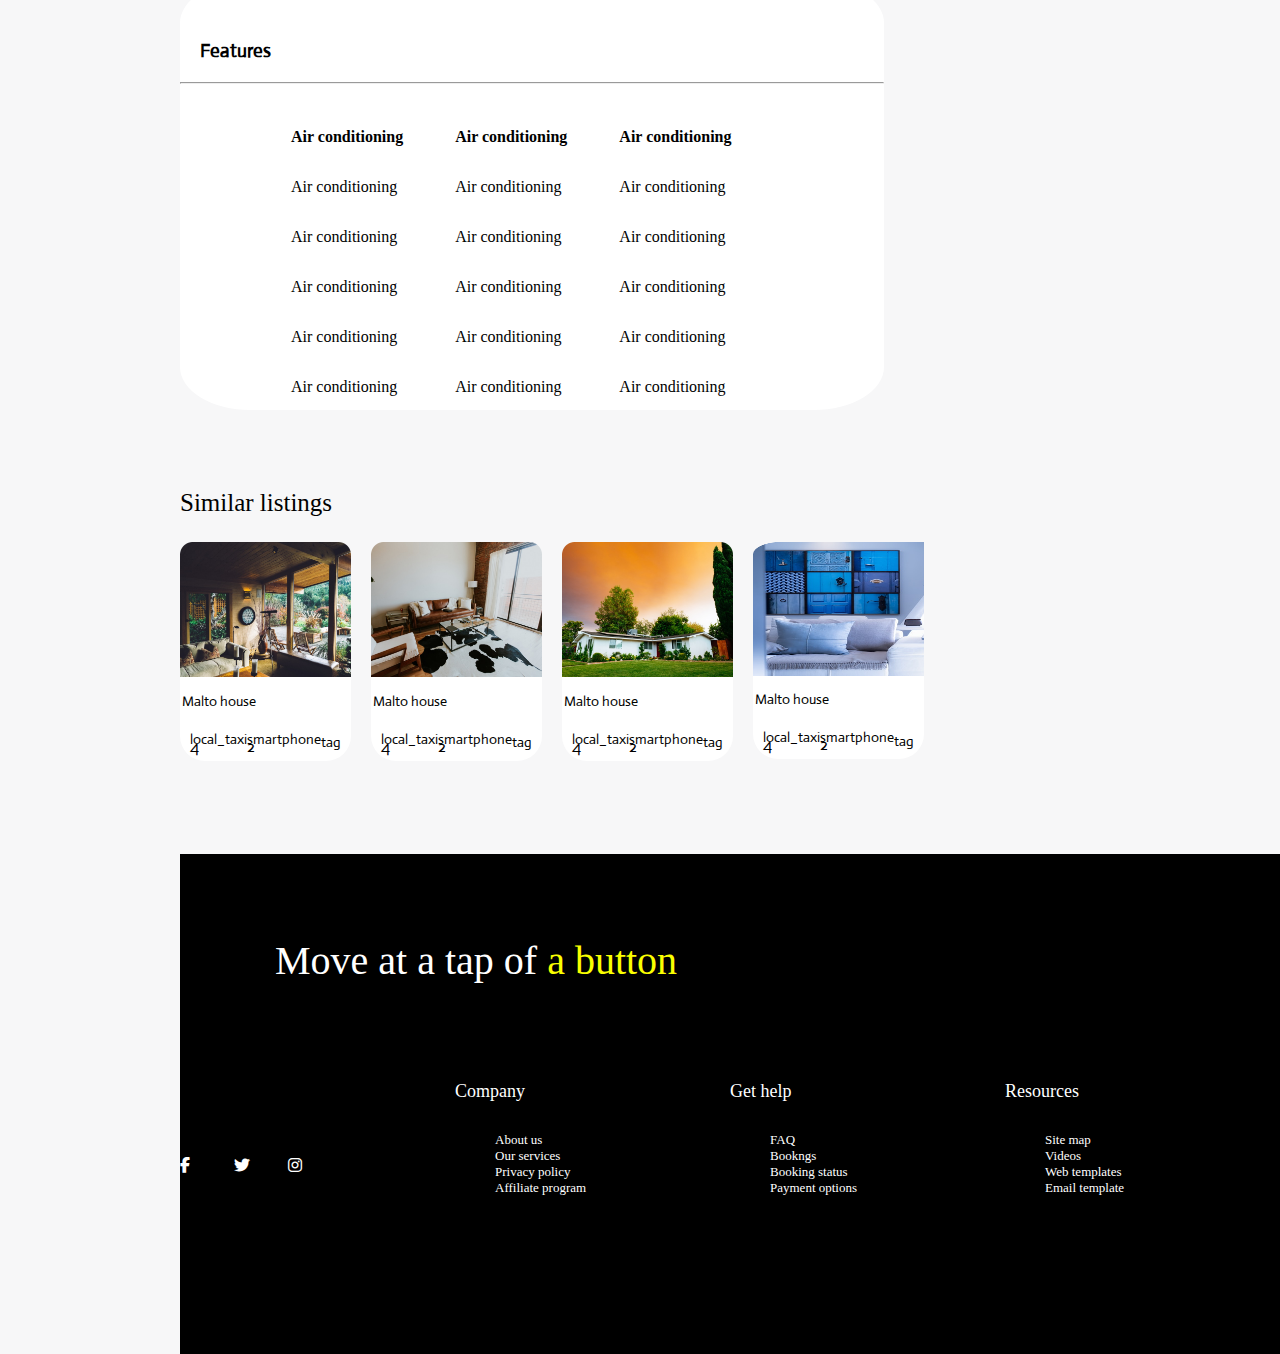
==== commit 0d7894c0: "Change the text alignment of h3 ro left to move them from the centre" ====
--- a/movers.html
+++ b/movers.html
@@ -80,7 +80,7 @@
     </div>
 
     <div class="can">
-            <h3> Details</h3>
+            <h3 style="text-align: left;"> Details</h3>
             <hr>
         
         <div class="card_inf">
@@ -121,7 +121,7 @@
 <br><br><br><br><br><br><br>
 
     <div class="leo">
-        <h3>Description</h3>
+        <h3 style="text-align: left;">Description</h3>
         <hr>
         <p>Lorem ipsum dolor sit, amet consectetur adipisicing elit. Laboriosam, itaque autem incidunt tenetur pariatur aliquam dolorem quaerat sed veniam id a modi et aliquid provident.Lorem ipsum dolor sit, amet consectetur adipisicing elit.<br><br>Laboriosam, itaque autem incidunt tenetur pariatur aliquam dolorem quaerat sed veniam id a modi et aliquid provident dolore rem. Distinctio, cumque optio.Lorem ipsum dolor sit, amet consectetur adipisicing elit.<br><br> Laboriosam, itaque autem incidunt tenetur pariatur aliquam dolorem quaerat sed veniam id a modi et aliquid provident dolore rem. Distinctio, cumque optio.Lorem ipsum dolor sit, amet consectetur adipisicing elit. Laboriosam, itaque autem incidunt tenetur pariatur aliquam dolorem quaerat sed veniam id a modi et aliquid provident dolore rem. Distinctio, cumque optio</p>
 
@@ -130,7 +130,7 @@
     <br><br><br>
 
     <div class="kesho">
-        <h3>Features</h3>
+        <h3 style="text-align: left;">Features</h3>
         <hr>
         <table>
             
@@ -175,7 +175,7 @@
 
 <section id="third">
         <div class="two">
-            <p>Similar listings</p>
+            <p style="font-size: 25px;">Similar listings</p>
         </div>
     
     <div class="cards">
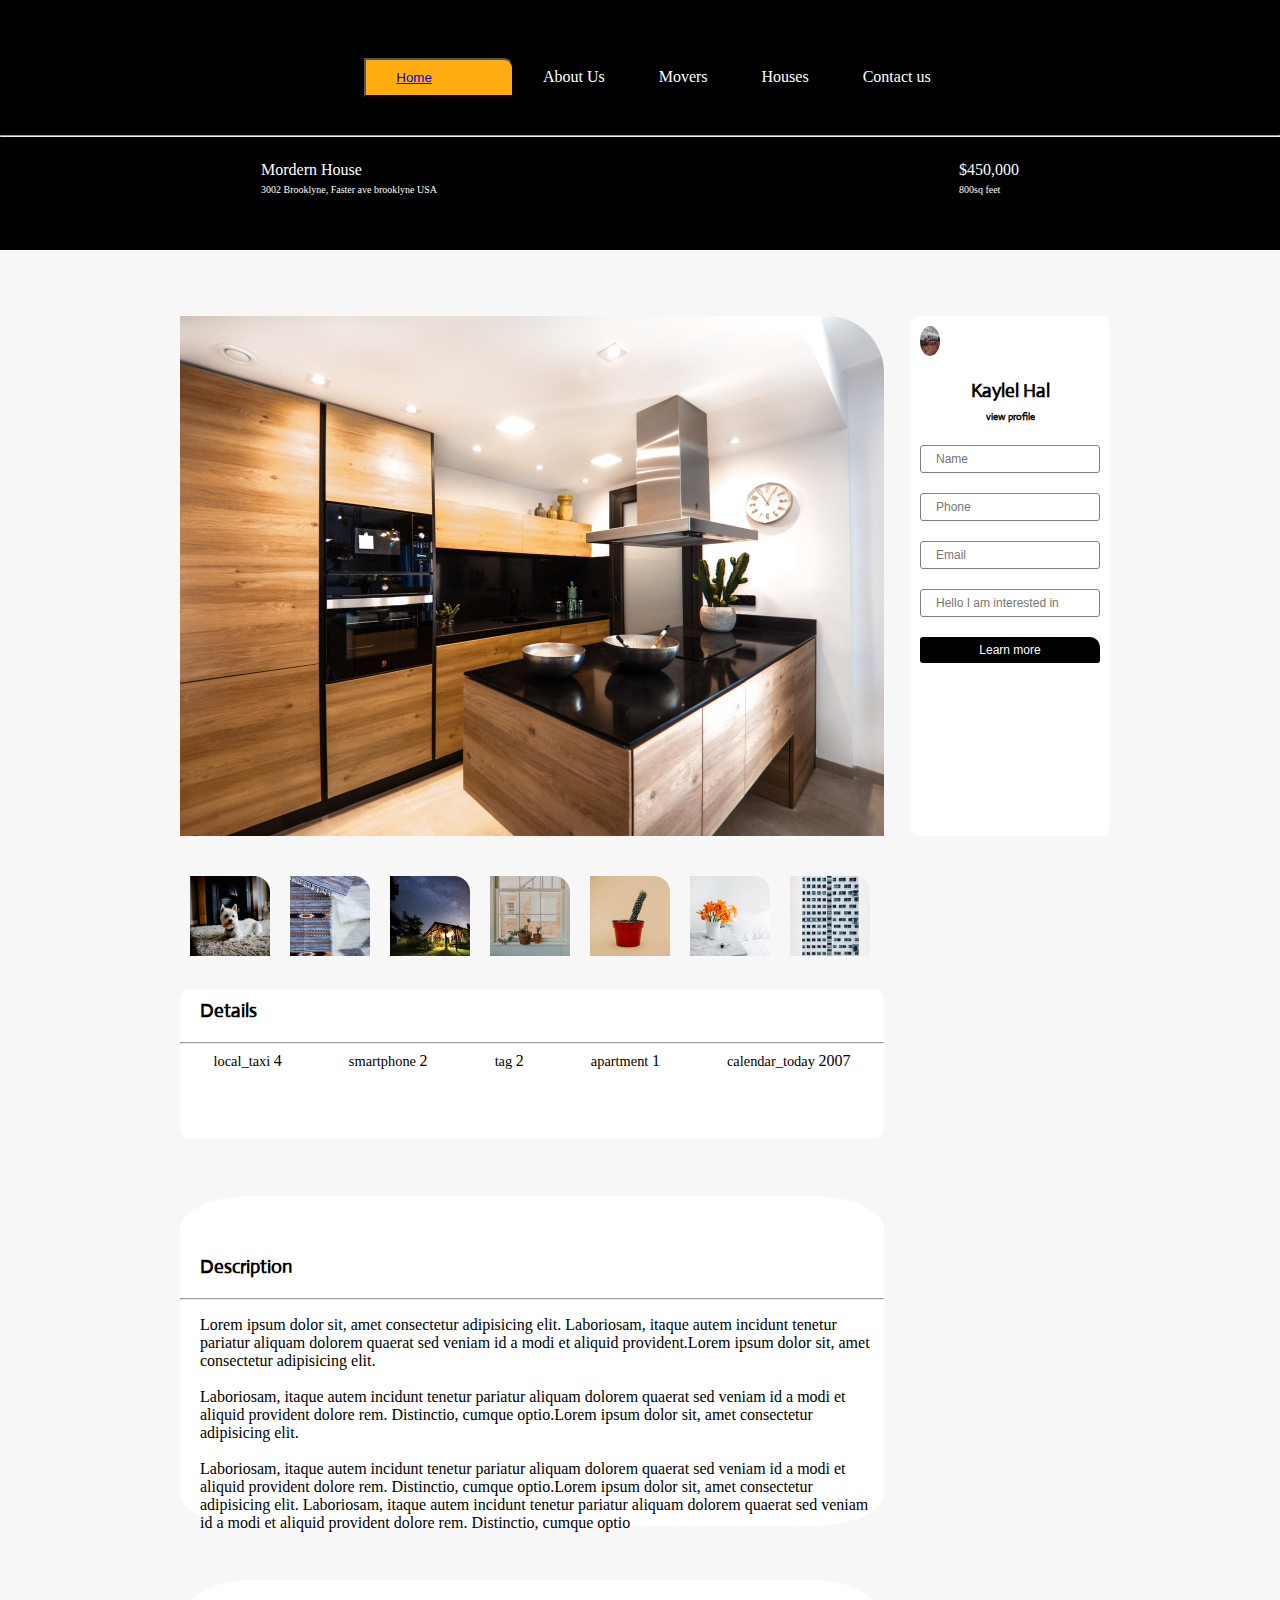
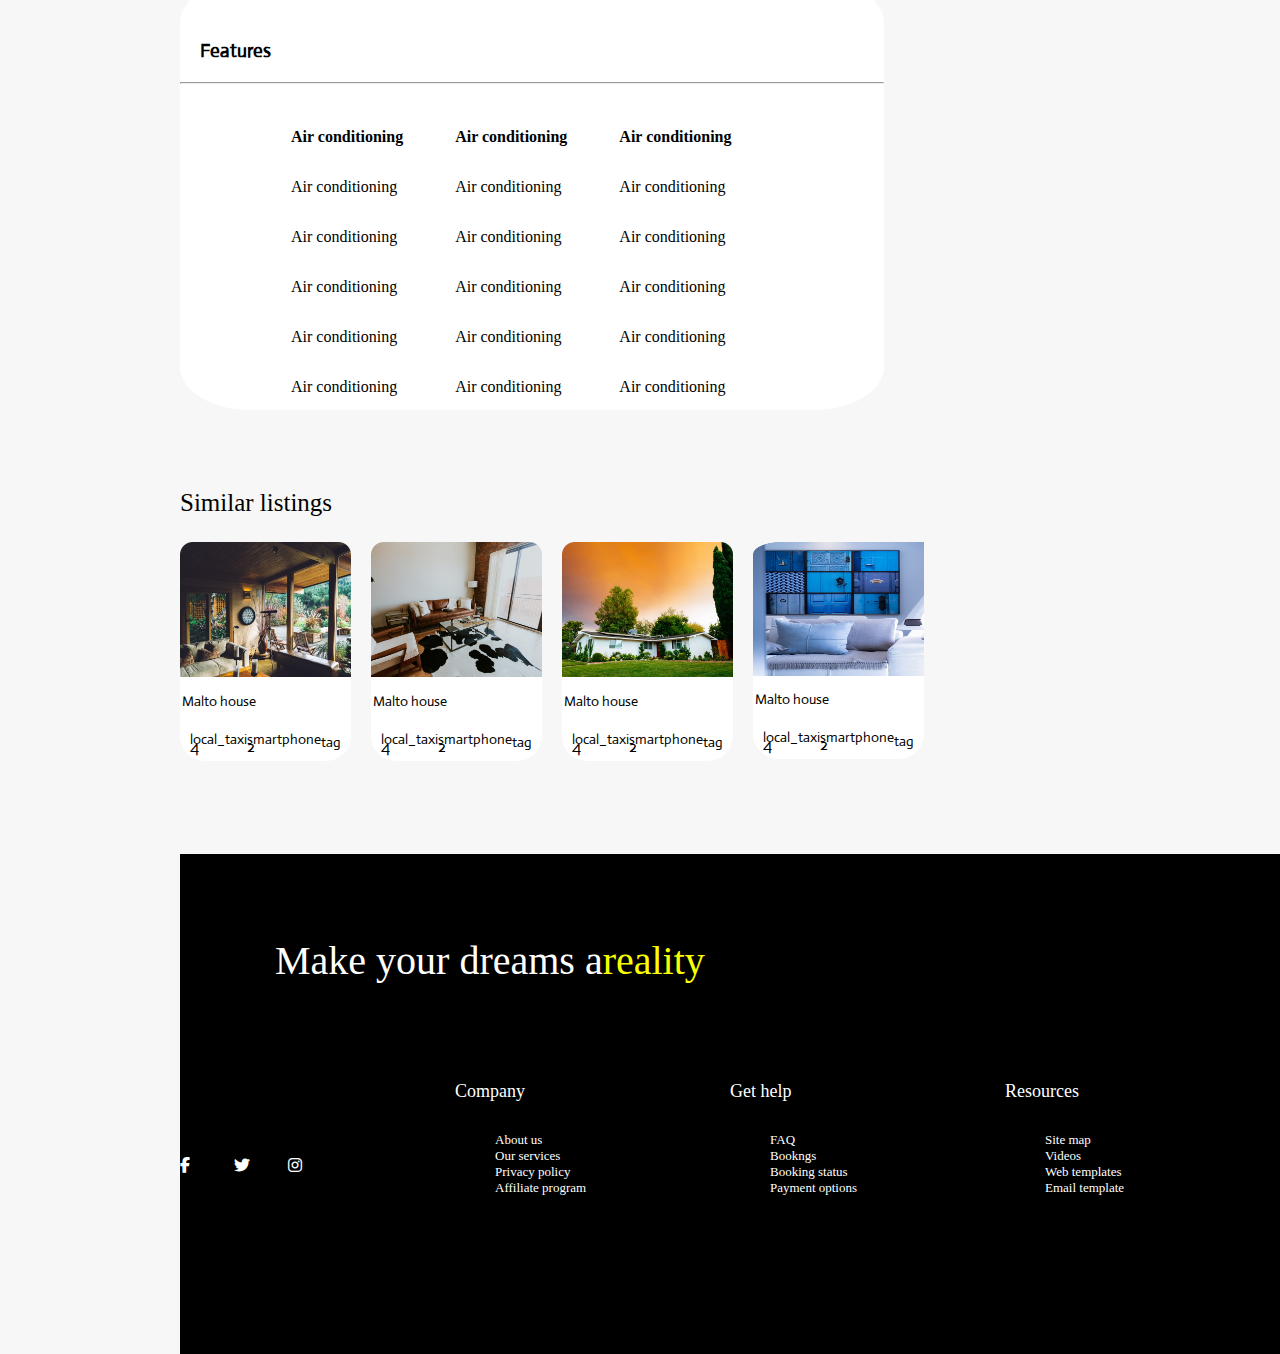
==== commit 3c1d462c: "Change the head in the footer section" ====
--- a/movers.html
+++ b/movers.html
@@ -313,7 +313,7 @@
     <!--Footer-->
     <footer class="footer">
         <div class="container">
-            <h2>Move at a tap of <span style="color: #FAFF00;">a button</span> </h2>
+            <h2>Make your dreams a<span style="color: #FAFF00;">reality</span> </h2>
         
              <div class="row">
 
